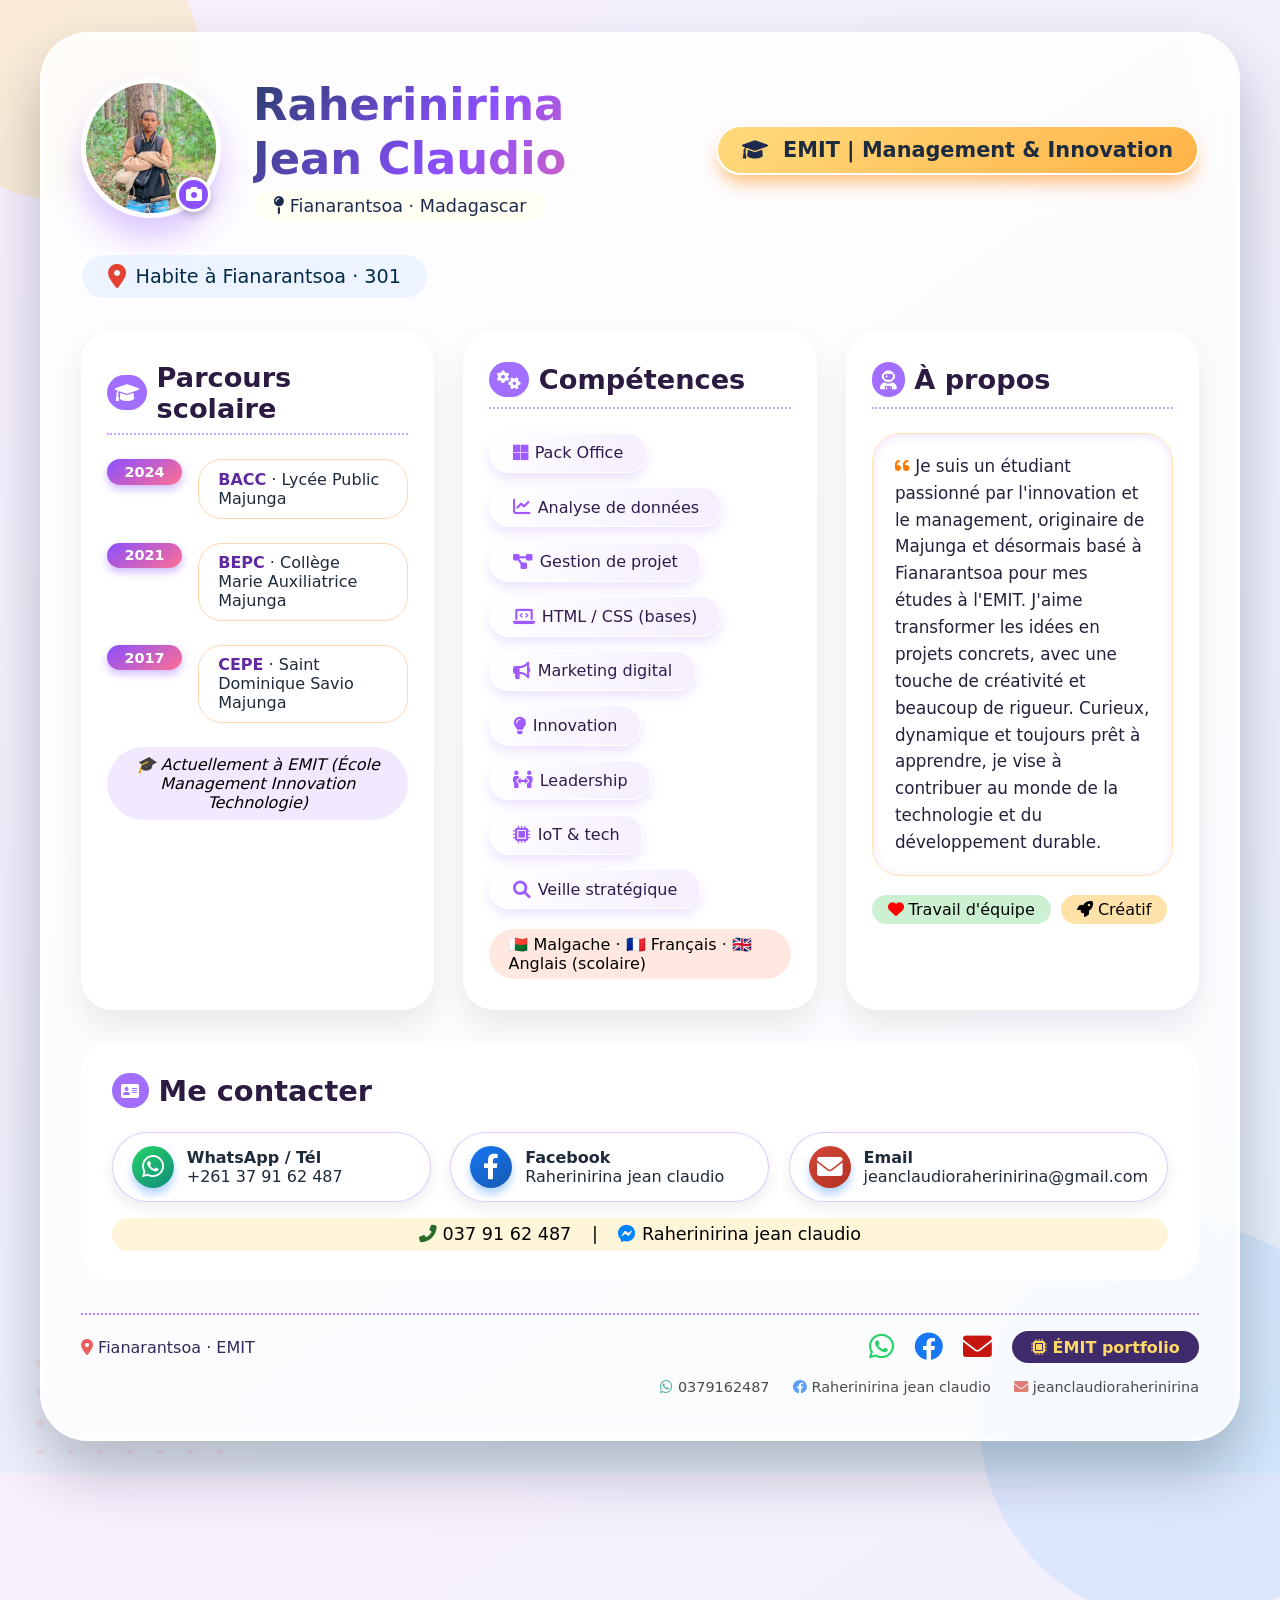
==== portfolio.html @ 76dd18fd "Add files via upload" ====
<!DOCTYPE html>
<html lang="fr">
<head>
  <meta charset="UTF-8">
  <meta name="viewport" content="width=device-width, initial-scale=1.0">
  <title>Jean Claudio · Portfolio EMIT</title>
  <!-- Font Awesome 6 (free) pour les logos + icônes décoratives -->
  <link rel="stylesheet" href="https://cdnjs.cloudflare.com/ajax/libs/font-awesome/6.0.0-beta3/css/all.min.css">
  <style>
    * {
      margin: 0;
      padding: 0;
      box-sizing: border-box;
      font-family: 'Poppins', 'Segoe UI', system-ui, sans-serif;
    }

    body {
      background: linear-gradient(145deg, #f9f0ff 0%, #e6f0fa 100%);
      min-height: 100vh;
      display: flex;
      align-items: center;
      justify-content: center;
      padding: 2rem 1.5rem;
      position: relative;
      overflow-x: hidden;
    }

    /* éléments décoratifs flottants */
    .deco-circle {
      position: absolute;
      border-radius: 50%;
      background: rgba(255, 215, 0, 0.15);
      width: 280px;
      height: 280px;
      top: -80px;
      left: -80px;
      z-index: 0;
    }
    .deco-circle2 {
      position: absolute;
      border-radius: 50%;
      background: rgba( 30, 144, 255, 0.1);
      width: 400px;
      height: 400px;
      bottom: -150px;
      right: -100px;
      z-index: 0;
    }
    .deco-triangle {
      position: absolute;
      width: 0;
      height: 0;
      border-left: 120px solid transparent;
      border-right: 120px solid transparent;
      border-bottom: 200px solid rgba(255, 105, 180, 0.1);
      transform: rotate(25deg);
      top: 30px;
      right: 20px;
      z-index: 0;
    }
    .deco-dots {
      position: absolute;
      bottom: 20px;
      left: 30px;
      width: 200px;
      height: 100px;
      background: radial-gradient(circle at 10px 10px, #ffb6c1 3px, transparent 4px);
      background-size: 30px 30px;
      opacity: 0.3;
      z-index: 0;
    }

    /* carte principale */
    .portfolio-card {
      position: relative;
      z-index: 10;
      max-width: 1200px;
      width: 100%;
      background: rgba(255, 255, 255, 0.8);
      backdrop-filter: blur(14px);
      -webkit-backdrop-filter: blur(14px);
      border-radius: 48px 48px 48px 48px;
      box-shadow: 0 30px 60px rgba(0, 10, 30, 0.25), 0 0 0 2px rgba(255, 255, 255, 0.6) inset;
      padding: 2.8rem 2.5rem;
      transition: 0.3s;
      border: 1px solid rgba(255, 255, 255, 0.8);
    }

    /* header avec photo de profil */
    .header-profile {
      display: flex;
      align-items: center;
      gap: 2rem;
      margin-bottom: 2rem;
      flex-wrap: wrap;
    }
    .profile-pic {
      position: relative;
    }
    .profile-pic img {
      width: 140px;
      height: 140px;
      border-radius: 50%;
      object-fit: cover;
      border: 5px solid white;
      box-shadow: 0 20px 30px rgba(138, 79, 255, 0.3);
      background: #f0e4ff;
    }
    .profile-pic .edit-badge {
      position: absolute;
      bottom: 10px;
      right: 10px;
      background: #8a4fff;
      color: white;
      border-radius: 50%;
      width: 35px;
      height: 35px;
      display: flex;
      align-items: center;
      justify-content: center;
      border: 3px solid white;
      font-size: 1rem;
      box-shadow: 0 4px 8px rgba(0,0,0,0.2);
    }
    .header-title {
      flex: 1;
    }
    .header-title h1 {
      font-size: 2.8rem;
      font-weight: 700;
      background: linear-gradient(130deg, #2c3e70, #8a4fff, #ff6f91);
      -webkit-background-clip: text;
      background-clip: text;
      color: transparent;
      line-height: 1.2;
    }
    .header-title .sub {
      font-size: 1.1rem;
      font-weight: 400;
      color: #1e2b4f;
      background: rgba(255,255,240,0.7);
      display: inline-block;
      padding: 0.3rem 1.2rem;
      border-radius: 40px;
      backdrop-filter: blur(4px);
      margin-top: 0.3rem;
      border: 1px solid white;
    }
    .emit-badge {
      background: linear-gradient(145deg, #ffda7c, #ffb347);
      padding: 0.7rem 1.5rem;
      border-radius: 60px;
      font-weight: 600;
      font-size: 1.3rem;
      color: #1d2b3f;
      box-shadow: 0 10px 20px -5px #ffb05c;
      border: 2px solid white;
      margin-left: auto;
    }
    .emit-badge i {
      margin-right: 8px;
      color: #1e2b4f;
    }

    /* localisation */
    .location-row {
      display: flex;
      align-items: center;
      gap: 10px;
      background: rgba(230, 240, 255, 0.7);
      padding: 0.6rem 1.6rem;
      border-radius: 50px;
      width: fit-content;
      margin-bottom: 2rem;
      border: 1px solid white;
      font-size: 1.2rem;
      color: #022b49;
    }
    .location-row i {
      color: #e34132;
      font-size: 1.5rem;
    }

    /* grille 3 colonnes */
    .grid-3 {
      display: grid;
      grid-template-columns: repeat(3, 1fr);
      gap: 1.8rem;
      margin: 2rem 0;
    }

    /* cartes */
    .info-card {
      background: rgba(255, 255, 255, 0.6);
      backdrop-filter: blur(6px);
      border-radius: 32px;
      padding: 1.8rem 1.5rem;
      box-shadow: 0 15px 30px rgba(0,0,0,0.08);
      border: 2px solid rgba(255,255,255,0.9);
      transition: transform 0.2s;
    }
    .info-card:hover {
      transform: translateY(-6px);
    }
    .card-title {
      font-size: 1.7rem;
      font-weight: 600;
      margin-bottom: 1.5rem;
      display: flex;
      align-items: center;
      gap: 0.6rem;
      color: #2b1b41;
      border-bottom: 2px dotted #c7a2ff;
      padding-bottom: 0.6rem;
    }
    .card-title i {
      background: #a16eff;
      color: white;
      padding: 0.5rem;
      border-radius: 18px;
      font-size: 1.2rem;
    }

    /* parcours */
    .timeline-item {
      display: flex;
      gap: 1rem;
      margin-bottom: 1.5rem;
      align-items: flex-start;
    }
    .timeline-year {
      background: linear-gradient(145deg, #8a4fff, #ff6f91);
      color: white;
      font-weight: 700;
      padding: 0.3rem 1rem;
      border-radius: 40px;
      font-size: 0.9rem;
      min-width: 75px;
      text-align: center;
      box-shadow: 0 4px 8px rgba(138,79,255,0.4);
    }
    .timeline-desc {
      flex: 1;
      background: white;
      padding: 0.6rem 1.2rem;
      border-radius: 24px;
      font-weight: 500;
      color: #1e2b3a;
      border: 1px solid #ffd6b0;
    }
    .timeline-desc strong {
      color: #5f2aa0;
    }

    /* compétences */
    .skills-container {
      display: flex;
      flex-wrap: wrap;
      gap: 0.9rem;
    }
    .skill-badge {
      background: linear-gradient(115deg, white, #f5eeff);
      padding: 0.6rem 1.4rem;
      border-radius: 50px;
      font-weight: 500;
      color: #2f1b4b;
      box-shadow: 0 6px 12px rgba(170, 120, 255, 0.2);
      border: 1px solid white;
      display: flex;
      align-items: center;
      gap: 7px;
      font-size: 1rem;
      transition: 0.15s;
    }
    .skill-badge i {
      color: #9f5bff;
      font-size: 1.1rem;
    }
    .skill-badge:hover {
      background: #ffecdd;
      border-color: #ffa05e;
    }

    /* À propos */
    .about-text {
      background: white;
      padding: 1.2rem 1.4rem;
      border-radius: 28px;
      font-size: 1.05rem;
      line-height: 1.6;
      color: #23213b;
      box-shadow: inset 0 2px 10px #f0e1ff;
      border: 1px solid #ffe5b4;
    }

    /* contacts */
    .contact-section {
      background: rgba(255, 255, 255, 0.6);
      backdrop-filter: blur(6px);
      border-radius: 32px;
      padding: 1.8rem 1.8rem;
      margin: 1.8rem 0 1rem;
      border: 2px solid rgba(255,255,255,0.9);
    }
    .contact-grid {
      display: grid;
      grid-template-columns: repeat(3, 1fr);
      gap: 1.2rem;
      margin-top: 0.5rem;
    }
    .contact-item {
      display: flex;
      align-items: center;
      gap: 0.8rem;
      background: white;
      padding: 0.8rem 1.2rem;
      border-radius: 60px;
      box-shadow: 0 6px 14px rgba(0,20,40,0.08);
      transition: all 0.2s;
      border: 1px solid rgba(216, 191, 255, 0.8);
    }
    .contact-item:hover {
      background: #fffcf0;
      border-color: #ffb85b;
      transform: scale(1.02);
    }
    .contact-logo {
      width: 42px;
      height: 42px;
      background: linear-gradient(45deg, #1877f2, #a66cff);
      border-radius: 30px;
      display: flex;
      align-items: center;
      justify-content: center;
      color: white;
      font-size: 1.6rem;
      box-shadow: 0 6px 9px rgba(0,110,255,0.3);
    }
    .contact-item.whatsapp .contact-logo {
      background: linear-gradient(145deg, #25D366, #128C7E);
    }
    .contact-item.email .contact-logo {
      background: linear-gradient(145deg, #D44638, #B23121);
    }
    .contact-item.facebook .contact-logo {
      background: linear-gradient(145deg, #1877f2, #1459b3);
    }
    .contact-info {
      flex: 1;
      font-size: 1rem;
      font-weight: 500;
      color: #1e2b3a;
    }

    /* footer */
    .footer-note {
      display: flex;
      justify-content: space-between;
      align-items: center;
      margin-top: 2rem;
      padding-top: 1rem;
      border-top: 2px dotted #ab8bff;
      color: #2e2b5c;
      flex-wrap: wrap;
    }
    .footer-emit {
      background: #3f2b6b;
      color: #ffd966;
      padding: 0.4rem 1.2rem;
      border-radius: 100px;
      font-weight: 600;
    }

    @media (max-width: 900px) {
      .grid-3 { grid-template-columns: 1fr; }
      .contact-grid { grid-template-columns: 1fr; }
      .header-profile { flex-direction: column; align-items: flex-start; }
      .emit-badge { margin-left: 0; }
    }
  </style>
</head>
<body>
  <div class="deco-circle"></div>
  <div class="deco-circle2"></div>
  <div class="deco-triangle"></div>
  <div class="deco-dots"></div>

  <main class="portfolio-card">
    <!-- HEADER avec PHOTO DE PROFIL -->
    <div class="header-profile">
      <div class="profile-pic">
        <!-- Photo de profil (remplacez le src par votre photo) -->
        <img src="profil.jpg" alt="Photo de profil Jean Claudio">
        <div class="edit-badge"><i class="fas fa-camera"></i></div>
      </div>
      <div class="header-title">
        <h1>Raherinirina Jean Claudio</h1>
        <div class="sub"><i class="fas fa-map-pin"></i> Fianarantsoa · Madagascar</div>
      </div>
      <div class="emit-badge">
        <i class="fas fa-graduation-cap"></i> EMIT | Management & Innovation
      </div>
    </div>

    <div class="location-row">
      <i class="fas fa-map-marker-alt"></i> Habite à Fianarantsoa · 301
    </div>

    <!-- GRILLE : Parcours / Compétences / À propos -->
    <div class="grid-3">
      
      <!-- PARCOURS SCOLAIRE -->
      <div class="info-card">
        <div class="card-title">
          <i class="fas fa-graduation-cap"></i> Parcours scolaire
        </div>
        <div class="timeline-item">
          <span class="timeline-year">2024</span>
          <div class="timeline-desc"><strong>BACC</strong> · Lycée Public Majunga</div>
        </div>
        <div class="timeline-item">
          <span class="timeline-year">2021</span>
          <div class="timeline-desc"><strong>BEPC</strong> · Collège Marie Auxiliatrice Majunga</div>
        </div>
        <div class="timeline-item">
          <span class="timeline-year">2017</span>
          <div class="timeline-desc"><strong>CEPE</strong> · Saint Dominique Savio Majunga</div>
        </div>
        <div style="margin-top: 1rem; background: #f2e9ff; border-radius: 40px; padding: 0.5rem 1rem; text-align: center; font-style: italic;">
          🎓 Actuellement à EMIT (École Management Innovation Technologie)
        </div>
      </div>

      <!-- COMPÉTENCES -->
      <div class="info-card">
        <div class="card-title">
          <i class="fas fa-cogs"></i> Compétences
        </div>
        <div class="skills-container">
          <span class="skill-badge"><i class="fab fa-microsoft"></i> Pack Office</span>
          <span class="skill-badge"><i class="fas fa-chart-line"></i> Analyse de données</span>
          <span class="skill-badge"><i class="fas fa-project-diagram"></i> Gestion de projet</span>
          <span class="skill-badge"><i class="fas fa-laptop-code"></i> HTML / CSS (bases)</span>
          <span class="skill-badge"><i class="fas fa-bullhorn"></i> Marketing digital</span>
          <span class="skill-badge"><i class="fas fa-lightbulb"></i> Innovation</span>
          <span class="skill-badge"><i class="fas fa-people-arrows"></i> Leadership</span>
          <span class="skill-badge"><i class="fas fa-microchip"></i> IoT & tech</span>
          <span class="skill-badge"><i class="fas fa-search"></i> Veille stratégique</span>
        </div>
        <div style="margin-top: 1.2rem; background: #ffe8e0; border-radius: 50px; padding: 0.4rem 1.2rem; display: inline-block;">
          🇲🇬 Malgache · 🇫🇷 Français · 🇬🇧 Anglais (scolaire)
        </div>
      </div>

      <!-- À PROPOS DE MOI -->
      <div class="info-card">
        <div class="card-title">
          <i class="fas fa-user-astronaut"></i> À propos
        </div>
        <div class="about-text">
          <i class="fas fa-quote-left" style="color:#ff7b00;"></i> Je suis un étudiant passionné par l'innovation et le management, originaire de Majunga et désormais basé à Fianarantsoa pour mes études à l'EMIT. J'aime transformer les idées en projets concrets, avec une touche de créativité et beaucoup de rigueur. Curieux, dynamique et toujours prêt à apprendre, je vise à contribuer au monde de la technologie et du développement durable.
        </div>
        <div style="display: flex; gap: 10px; margin-top: 1.2rem;">
          <span style="background: #ccf0d2; border-radius: 40px; padding: 0.3rem 1rem;"><i class="fas fa-heart" style="color:red;"></i> Travail d'équipe</span>
          <span style="background: #ffe1aa; border-radius: 40px; padding: 0.3rem 1rem;"><i class="fas fa-rocket"></i> Créatif</span>
        </div>
      </div>
    </div>

    <!-- CONTACTS avec logos -->
    <div class="contact-section">
      <div style="display: flex; align-items: center; gap: 0.6rem; margin-bottom: 1.5rem;">
        <i class="fas fa-address-card" style="background: #a16eff; color:white; padding:0.6rem; border-radius: 18px;"></i>
        <h2 style="font-size: 1.8rem; color:#2b1b41;">Me contacter</h2>
      </div>
      <div class="contact-grid">
        <div class="contact-item whatsapp">
          <div class="contact-logo"><i class="fab fa-whatsapp"></i></div>
          <div class="contact-info">
            <strong>WhatsApp / Tél</strong><br> +261 37 91 62 487
          </div>
        </div>
        <div class="contact-item facebook">
          <div class="contact-logo"><i class="fab fa-facebook-f"></i></div>
          <div class="contact-info">
            <strong>Facebook</strong><br> Raherinirina jean claudio
          </div>
        </div>
        <div class="contact-item email">
          <div class="contact-logo"><i class="fas fa-envelope"></i></div>
          <div class="contact-info">
            <strong>Email</strong><br> jeanclaudioraherinirina@gmail.com
          </div>
        </div>
      </div>
      <div style="margin-top: 1rem; text-align: center; background: #fff6d9; border-radius: 50px; padding: 0.4rem; font-size: 1.1rem;">
        <i class="fas fa-phone-alt" style="color:#2b6c2b;"></i> 037 91 62 487  <span style="margin:0 15px;">|</span>  <i class="fab fa-facebook-messenger" style="color:#0084ff;"></i>  Raherinirina jean claudio
      </div>
    </div>

    <!-- Footer -->
    <div class="footer-note">
      <div>
        <i class="fas fa-map-marker-alt" style="color:#eb5e5e;"></i> Fianarantsoa · EMIT
      </div>
      <div style="display: flex; gap: 20px; align-items: center;">
        <i class="fab fa-whatsapp" style="color:#25D366; font-size: 1.8rem;"></i>
        <i class="fab fa-facebook" style="color:#1877f2; font-size: 1.8rem;"></i>
        <i class="fas fa-envelope" style="color:#c71610; font-size: 1.8rem;"></i>
        <span class="footer-emit"><i class="fas fa-microchip"></i> ÉMIT portfolio</span>
      </div>
    </div>

    <!-- signature discrète -->
    <div style="text-align: right; margin-top: 1rem; opacity:0.7; font-size: 0.9rem;">
      <i class="fab fa-whatsapp" style="color:#128C7E;"></i> 0379162487   
      <i class="fab fa-facebook" style="color:#1877f2;"></i> Raherinirina jean claudio   
      <i class="fas fa-envelope" style="color:#D44638;"></i> jeanclaudioraherinirina
    </div>
  </main>
</body>
</html>
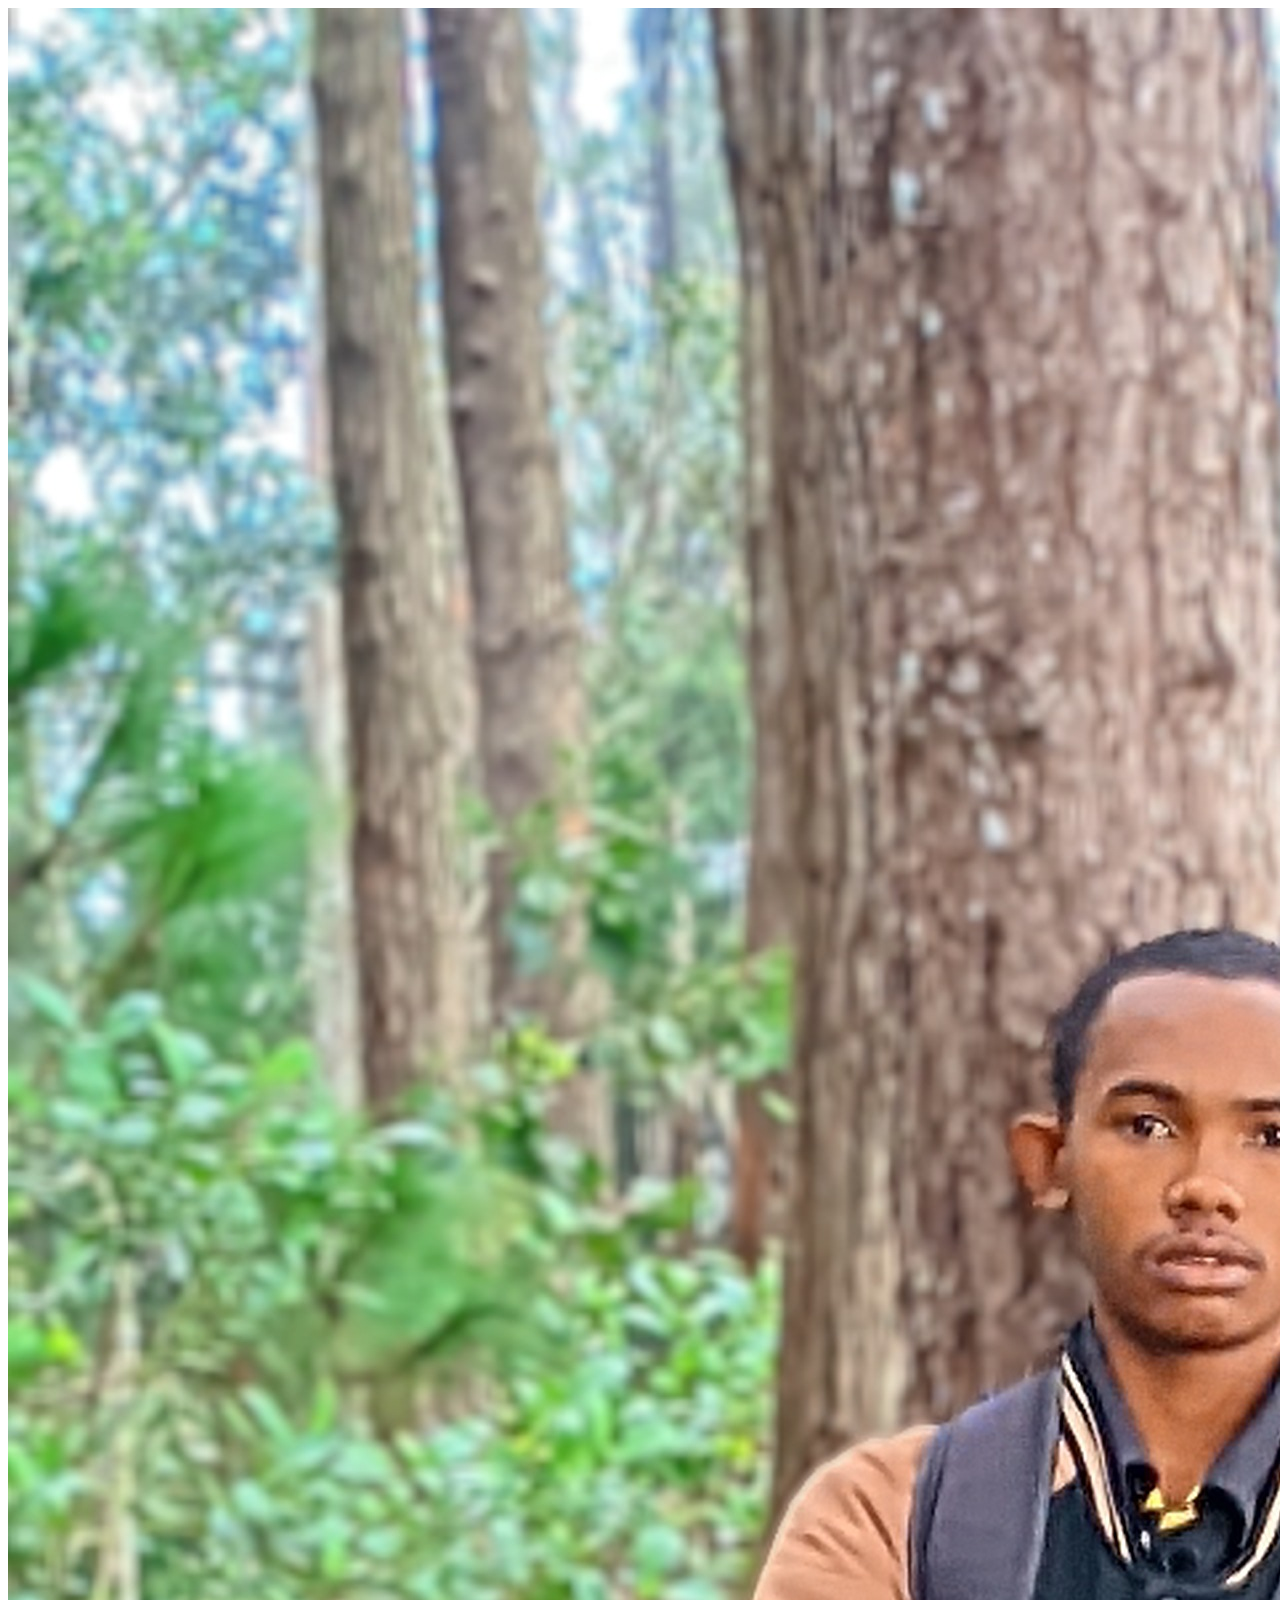
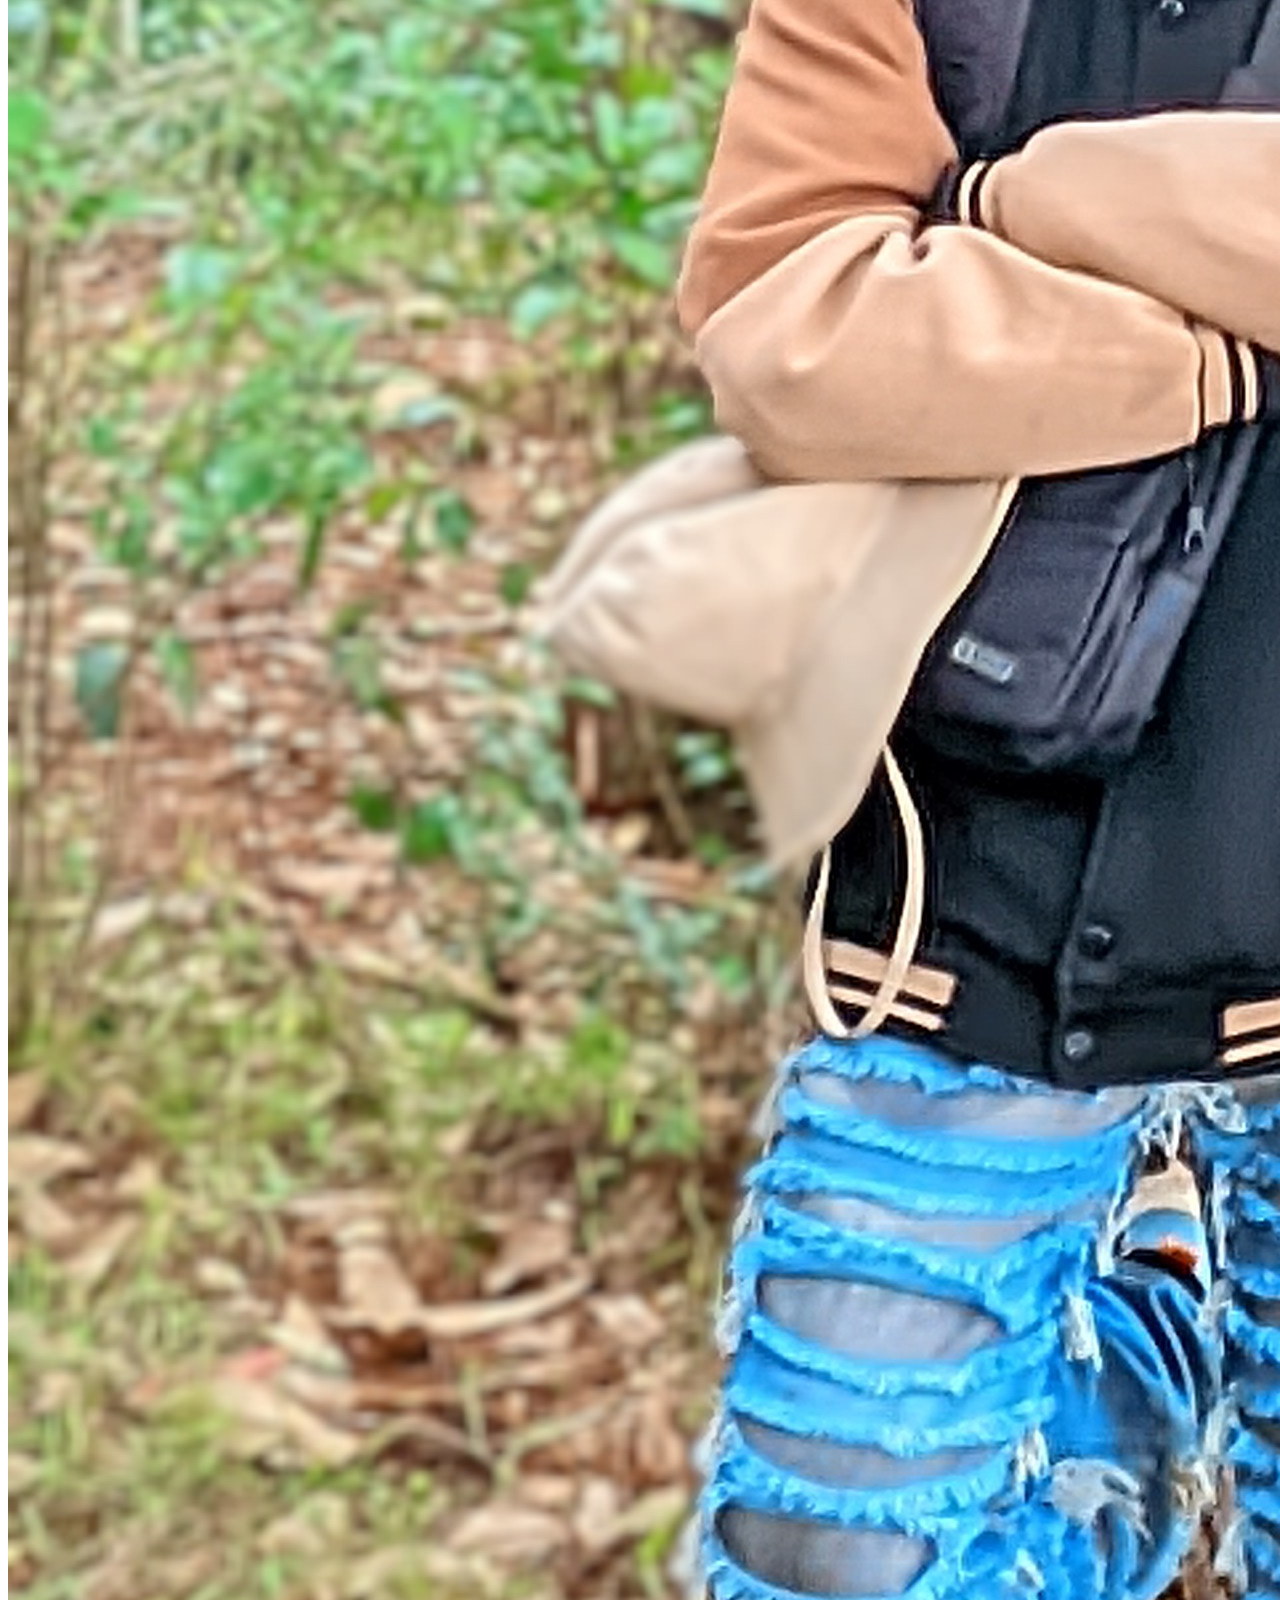
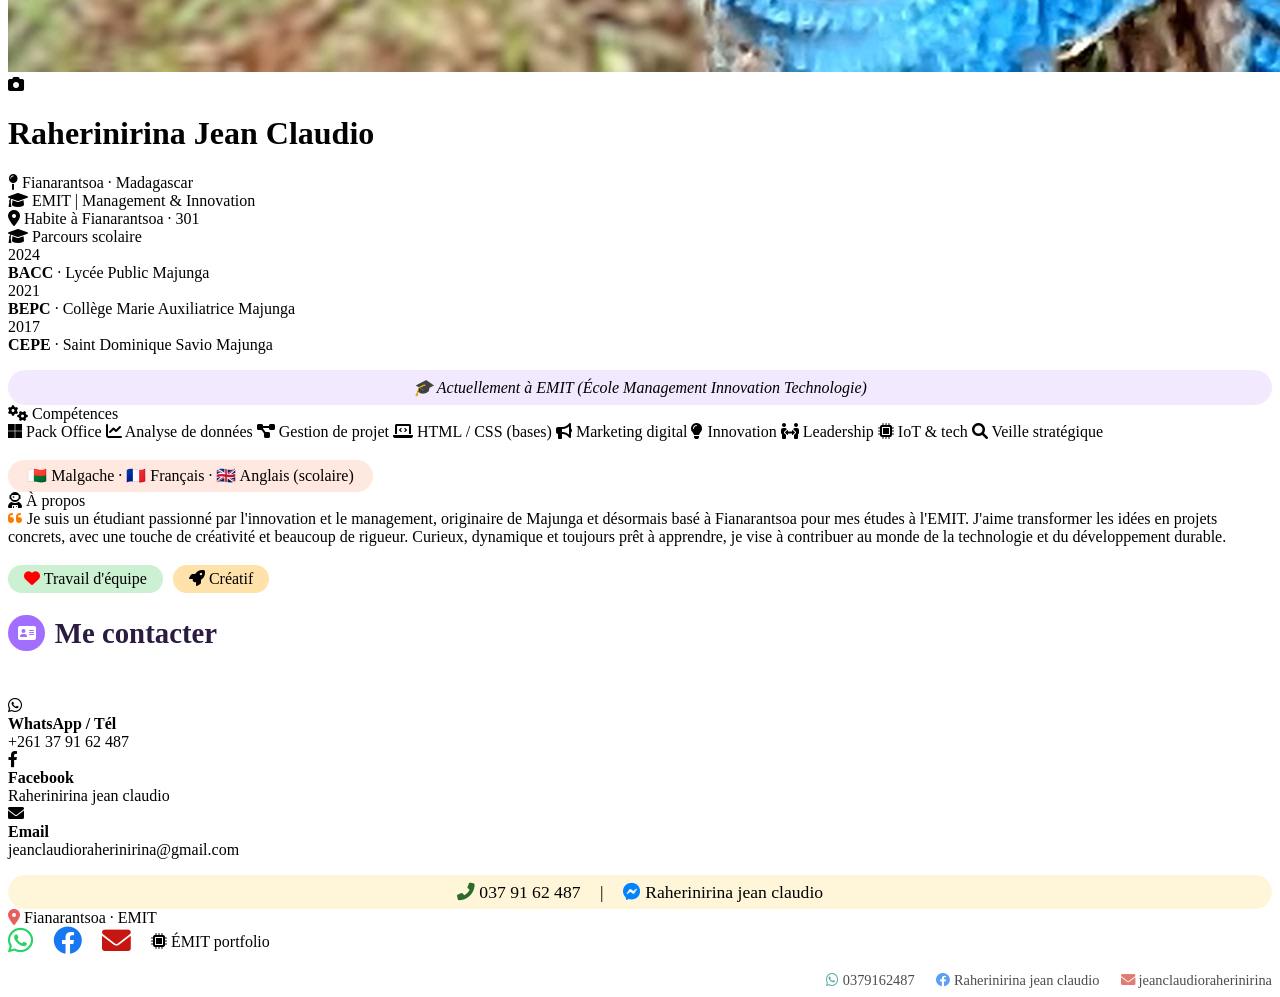
==== commit 87f3aea5: "Update portfolio.html" ====
--- a/portfolio.html
+++ b/portfolio.html
@@ -6,378 +6,7 @@
   <title>Jean Claudio · Portfolio EMIT</title>
   <!-- Font Awesome 6 (free) pour les logos + icônes décoratives -->
   <link rel="stylesheet" href="https://cdnjs.cloudflare.com/ajax/libs/font-awesome/6.0.0-beta3/css/all.min.css">
-  <style>
-    * {
-      margin: 0;
-      padding: 0;
-      box-sizing: border-box;
-      font-family: 'Poppins', 'Segoe UI', system-ui, sans-serif;
-    }
-
-    body {
-      background: linear-gradient(145deg, #f9f0ff 0%, #e6f0fa 100%);
-      min-height: 100vh;
-      display: flex;
-      align-items: center;
-      justify-content: center;
-      padding: 2rem 1.5rem;
-      position: relative;
-      overflow-x: hidden;
-    }
-
-    /* éléments décoratifs flottants */
-    .deco-circle {
-      position: absolute;
-      border-radius: 50%;
-      background: rgba(255, 215, 0, 0.15);
-      width: 280px;
-      height: 280px;
-      top: -80px;
-      left: -80px;
-      z-index: 0;
-    }
-    .deco-circle2 {
-      position: absolute;
-      border-radius: 50%;
-      background: rgba( 30, 144, 255, 0.1);
-      width: 400px;
-      height: 400px;
-      bottom: -150px;
-      right: -100px;
-      z-index: 0;
-    }
-    .deco-triangle {
-      position: absolute;
-      width: 0;
-      height: 0;
-      border-left: 120px solid transparent;
-      border-right: 120px solid transparent;
-      border-bottom: 200px solid rgba(255, 105, 180, 0.1);
-      transform: rotate(25deg);
-      top: 30px;
-      right: 20px;
-      z-index: 0;
-    }
-    .deco-dots {
-      position: absolute;
-      bottom: 20px;
-      left: 30px;
-      width: 200px;
-      height: 100px;
-      background: radial-gradient(circle at 10px 10px, #ffb6c1 3px, transparent 4px);
-      background-size: 30px 30px;
-      opacity: 0.3;
-      z-index: 0;
-    }
-
-    /* carte principale */
-    .portfolio-card {
-      position: relative;
-      z-index: 10;
-      max-width: 1200px;
-      width: 100%;
-      background: rgba(255, 255, 255, 0.8);
-      backdrop-filter: blur(14px);
-      -webkit-backdrop-filter: blur(14px);
-      border-radius: 48px 48px 48px 48px;
-      box-shadow: 0 30px 60px rgba(0, 10, 30, 0.25), 0 0 0 2px rgba(255, 255, 255, 0.6) inset;
-      padding: 2.8rem 2.5rem;
-      transition: 0.3s;
-      border: 1px solid rgba(255, 255, 255, 0.8);
-    }
-
-    /* header avec photo de profil */
-    .header-profile {
-      display: flex;
-      align-items: center;
-      gap: 2rem;
-      margin-bottom: 2rem;
-      flex-wrap: wrap;
-    }
-    .profile-pic {
-      position: relative;
-    }
-    .profile-pic img {
-      width: 140px;
-      height: 140px;
-      border-radius: 50%;
-      object-fit: cover;
-      border: 5px solid white;
-      box-shadow: 0 20px 30px rgba(138, 79, 255, 0.3);
-      background: #f0e4ff;
-    }
-    .profile-pic .edit-badge {
-      position: absolute;
-      bottom: 10px;
-      right: 10px;
-      background: #8a4fff;
-      color: white;
-      border-radius: 50%;
-      width: 35px;
-      height: 35px;
-      display: flex;
-      align-items: center;
-      justify-content: center;
-      border: 3px solid white;
-      font-size: 1rem;
-      box-shadow: 0 4px 8px rgba(0,0,0,0.2);
-    }
-    .header-title {
-      flex: 1;
-    }
-    .header-title h1 {
-      font-size: 2.8rem;
-      font-weight: 700;
-      background: linear-gradient(130deg, #2c3e70, #8a4fff, #ff6f91);
-      -webkit-background-clip: text;
-      background-clip: text;
-      color: transparent;
-      line-height: 1.2;
-    }
-    .header-title .sub {
-      font-size: 1.1rem;
-      font-weight: 400;
-      color: #1e2b4f;
-      background: rgba(255,255,240,0.7);
-      display: inline-block;
-      padding: 0.3rem 1.2rem;
-      border-radius: 40px;
-      backdrop-filter: blur(4px);
-      margin-top: 0.3rem;
-      border: 1px solid white;
-    }
-    .emit-badge {
-      background: linear-gradient(145deg, #ffda7c, #ffb347);
-      padding: 0.7rem 1.5rem;
-      border-radius: 60px;
-      font-weight: 600;
-      font-size: 1.3rem;
-      color: #1d2b3f;
-      box-shadow: 0 10px 20px -5px #ffb05c;
-      border: 2px solid white;
-      margin-left: auto;
-    }
-    .emit-badge i {
-      margin-right: 8px;
-      color: #1e2b4f;
-    }
-
-    /* localisation */
-    .location-row {
-      display: flex;
-      align-items: center;
-      gap: 10px;
-      background: rgba(230, 240, 255, 0.7);
-      padding: 0.6rem 1.6rem;
-      border-radius: 50px;
-      width: fit-content;
-      margin-bottom: 2rem;
-      border: 1px solid white;
-      font-size: 1.2rem;
-      color: #022b49;
-    }
-    .location-row i {
-      color: #e34132;
-      font-size: 1.5rem;
-    }
-
-    /* grille 3 colonnes */
-    .grid-3 {
-      display: grid;
-      grid-template-columns: repeat(3, 1fr);
-      gap: 1.8rem;
-      margin: 2rem 0;
-    }
-
-    /* cartes */
-    .info-card {
-      background: rgba(255, 255, 255, 0.6);
-      backdrop-filter: blur(6px);
-      border-radius: 32px;
-      padding: 1.8rem 1.5rem;
-      box-shadow: 0 15px 30px rgba(0,0,0,0.08);
-      border: 2px solid rgba(255,255,255,0.9);
-      transition: transform 0.2s;
-    }
-    .info-card:hover {
-      transform: translateY(-6px);
-    }
-    .card-title {
-      font-size: 1.7rem;
-      font-weight: 600;
-      margin-bottom: 1.5rem;
-      display: flex;
-      align-items: center;
-      gap: 0.6rem;
-      color: #2b1b41;
-      border-bottom: 2px dotted #c7a2ff;
-      padding-bottom: 0.6rem;
-    }
-    .card-title i {
-      background: #a16eff;
-      color: white;
-      padding: 0.5rem;
-      border-radius: 18px;
-      font-size: 1.2rem;
-    }
-
-    /* parcours */
-    .timeline-item {
-      display: flex;
-      gap: 1rem;
-      margin-bottom: 1.5rem;
-      align-items: flex-start;
-    }
-    .timeline-year {
-      background: linear-gradient(145deg, #8a4fff, #ff6f91);
-      color: white;
-      font-weight: 700;
-      padding: 0.3rem 1rem;
-      border-radius: 40px;
-      font-size: 0.9rem;
-      min-width: 75px;
-      text-align: center;
-      box-shadow: 0 4px 8px rgba(138,79,255,0.4);
-    }
-    .timeline-desc {
-      flex: 1;
-      background: white;
-      padding: 0.6rem 1.2rem;
-      border-radius: 24px;
-      font-weight: 500;
-      color: #1e2b3a;
-      border: 1px solid #ffd6b0;
-    }
-    .timeline-desc strong {
-      color: #5f2aa0;
-    }
-
-    /* compétences */
-    .skills-container {
-      display: flex;
-      flex-wrap: wrap;
-      gap: 0.9rem;
-    }
-    .skill-badge {
-      background: linear-gradient(115deg, white, #f5eeff);
-      padding: 0.6rem 1.4rem;
-      border-radius: 50px;
-      font-weight: 500;
-      color: #2f1b4b;
-      box-shadow: 0 6px 12px rgba(170, 120, 255, 0.2);
-      border: 1px solid white;
-      display: flex;
-      align-items: center;
-      gap: 7px;
-      font-size: 1rem;
-      transition: 0.15s;
-    }
-    .skill-badge i {
-      color: #9f5bff;
-      font-size: 1.1rem;
-    }
-    .skill-badge:hover {
-      background: #ffecdd;
-      border-color: #ffa05e;
-    }
-
-    /* À propos */
-    .about-text {
-      background: white;
-      padding: 1.2rem 1.4rem;
-      border-radius: 28px;
-      font-size: 1.05rem;
-      line-height: 1.6;
-      color: #23213b;
-      box-shadow: inset 0 2px 10px #f0e1ff;
-      border: 1px solid #ffe5b4;
-    }
-
-    /* contacts */
-    .contact-section {
-      background: rgba(255, 255, 255, 0.6);
-      backdrop-filter: blur(6px);
-      border-radius: 32px;
-      padding: 1.8rem 1.8rem;
-      margin: 1.8rem 0 1rem;
-      border: 2px solid rgba(255,255,255,0.9);
-    }
-    .contact-grid {
-      display: grid;
-      grid-template-columns: repeat(3, 1fr);
-      gap: 1.2rem;
-      margin-top: 0.5rem;
-    }
-    .contact-item {
-      display: flex;
-      align-items: center;
-      gap: 0.8rem;
-      background: white;
-      padding: 0.8rem 1.2rem;
-      border-radius: 60px;
-      box-shadow: 0 6px 14px rgba(0,20,40,0.08);
-      transition: all 0.2s;
-      border: 1px solid rgba(216, 191, 255, 0.8);
-    }
-    .contact-item:hover {
-      background: #fffcf0;
-      border-color: #ffb85b;
-      transform: scale(1.02);
-    }
-    .contact-logo {
-      width: 42px;
-      height: 42px;
-      background: linear-gradient(45deg, #1877f2, #a66cff);
-      border-radius: 30px;
-      display: flex;
-      align-items: center;
-      justify-content: center;
-      color: white;
-      font-size: 1.6rem;
-      box-shadow: 0 6px 9px rgba(0,110,255,0.3);
-    }
-    .contact-item.whatsapp .contact-logo {
-      background: linear-gradient(145deg, #25D366, #128C7E);
-    }
-    .contact-item.email .contact-logo {
-      background: linear-gradient(145deg, #D44638, #B23121);
-    }
-    .contact-item.facebook .contact-logo {
-      background: linear-gradient(145deg, #1877f2, #1459b3);
-    }
-    .contact-info {
-      flex: 1;
-      font-size: 1rem;
-      font-weight: 500;
-      color: #1e2b3a;
-    }
-
-    /* footer */
-    .footer-note {
-      display: flex;
-      justify-content: space-between;
-      align-items: center;
-      margin-top: 2rem;
-      padding-top: 1rem;
-      border-top: 2px dotted #ab8bff;
-      color: #2e2b5c;
-      flex-wrap: wrap;
-    }
-    .footer-emit {
-      background: #3f2b6b;
-      color: #ffd966;
-      padding: 0.4rem 1.2rem;
-      border-radius: 100px;
-      font-weight: 600;
-    }
-
-    @media (max-width: 900px) {
-      .grid-3 { grid-template-columns: 1fr; }
-      .contact-grid { grid-template-columns: 1fr; }
-      .header-profile { flex-direction: column; align-items: flex-start; }
-      .emit-badge { margin-left: 0; }
-    }
-  </style>
+<link rel = "stylsheet" href =" portfolio.css>
 </head>
 <body>
   <div class="deco-circle"></div>
